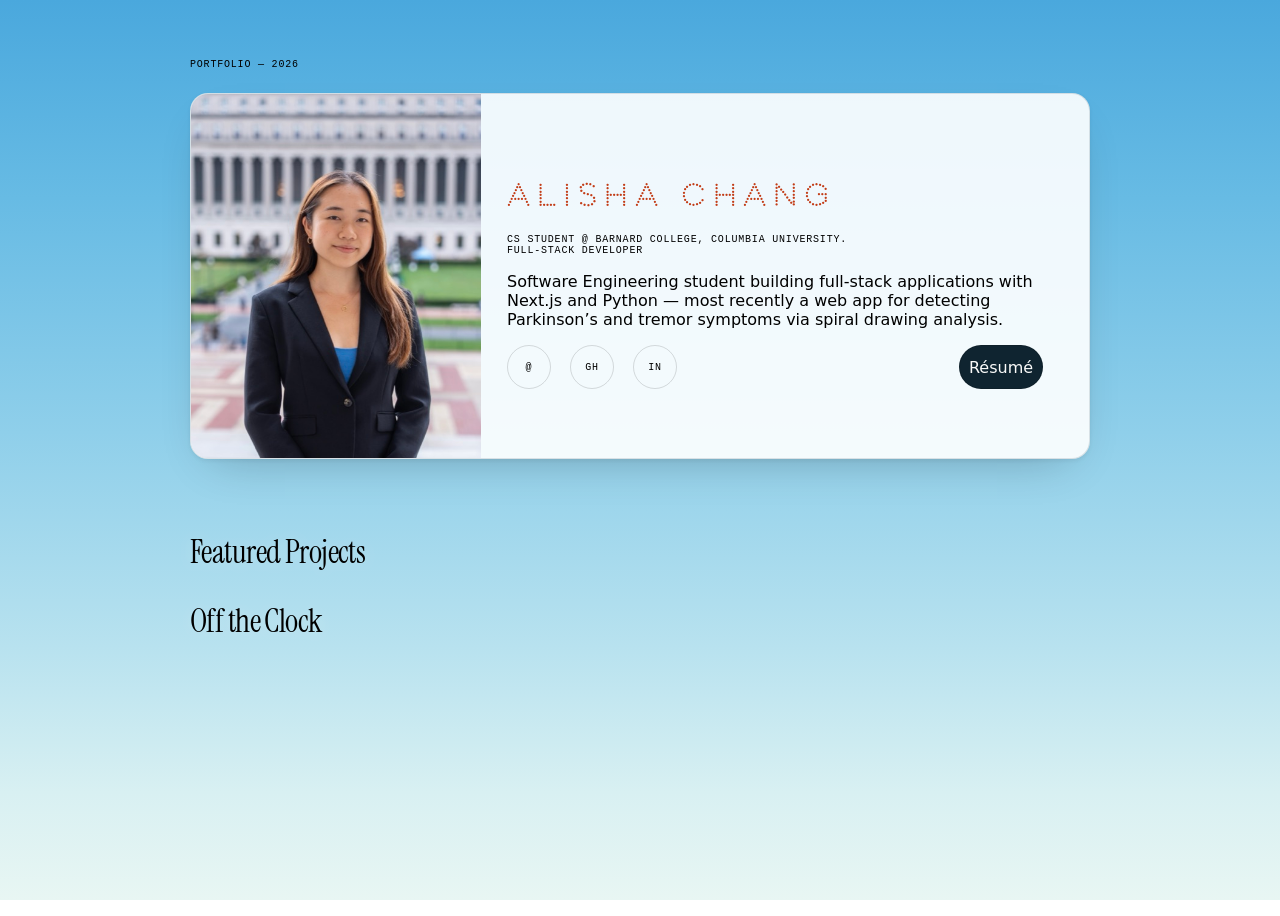
==== portfolio/index.html @ c8ea1b6c "initial setup and progress with first card" ====
<!DOCTYPE html>
<html lang="en">

<head>
    <meta charset="UTF-8">
    <meta name="viewport" content="width=device-width, initial-scale=1.0">
    <title>Alisha Chang's Portfolio</title>
    <link rel="preconnect" href="https://fonts.googleapis.com">
    <link rel="preconnect" href="https://fonts.gstatic.com" crossorigin>
    <link rel="preconnect" href="https://fonts.googleapis.com">
    <link rel="preconnect" href="https://fonts.gstatic.com" crossorigin>
    <link href="https://fonts.googleapis.com/css2?family=Instrument+Serif:ital@0;1&family=Quicksand&display=swap"
        rel="stylesheet">
    <link rel="stylesheet" href="style.css">


</head>

<body>
    <main class="page">
        <section id="header">
            <span class="label">PORTFOLIO — 2026</span>

        </section>

        <div class="bio">
            <!--headshot-->
            <img src="images/headshot.jpeg" class="bio-headshot">
            <!--Bio-->
            <div class="bio-text">
                <h1 class="name">Alisha Chang</h1>
                <p class="label">CS Student @ Barnard College, Columbia University.
Full-Stack Developer</p>
                <p>Software Engineering student building full-stack applications with Next.js and Python — most recently
                    a web app for detecting Parkinson’s and tremor symptoms via spiral drawing analysis.</p>
                <div class="bio-contact">
                    <div class="icon-btn label">@</div>
                    <div class="icon-btn label">GH</div>
                    <div class="icon-btn label">in</div>
                    <div class="resume-btn ">Résumé</div>
                </div>
            </div>

        </div>

        <section id="projects">
            <h2 class="section-title">Featured Projects</h2>
            <div class="project-slide">
                <div class="projects"></div>
            </div>
        </section>
        <section id="creative">
            <h2 class="section-title">Off the Clock</h2>
            <div class="photo-grid">
                <div class="photos"></div>
            </div>
        </section>
    </main>
</body>

</html>
---- portfolio/style.css ----
:root {

  /* ---------- Background ---------- */
  --sky: linear-gradient(180deg,
    #4aa8dd 0%, #67bbe4 22%, #8fcfea 48%,
    #b8e2ef 72%, #d8f0f2 88%, #e8f6f3 100%);

  /* ---------- Ink ---------- */
  --ink:         #0f2430;   
  --ink-muted:   #12303d;   
  --ink-display: #082230;   
  --ink-inverse: #fafaf9; 
  --accent:      #c23c16;  
  --accent-deep: #a83414;  

  /* ---------- Surfaces ---------- */
  --card:        rgba(255, 255, 255, .9);
  --card-border: rgba(255, 255, 255, .7);
  --glass:       rgba(255, 255, 255, .62);  
  --wash:        rgba(13, 13, 13, .06);     
  --hairline:    rgba(13, 13, 13, .09);     
  --outline:     rgba(13, 13, 13, .16);     
  --dark:        #0d0d0d;                   

  /* ---------- Shadow ---------- */
  --lift:    0 2px 4px rgba(13, 13, 13, .05), 0 14px 34px -22px rgba(13, 13, 13, .26);
  --lift-lg: 0 2px 4px rgba(13, 13, 13, .05), 0 18px 46px -24px rgba(13, 13, 13, .3);
  --lift-hi: 0 20px 44px -20px rgba(13, 13, 13, .34);   

  
  /* ---------- Families ---------- */
  --font-display: 'Perfograma', 'IBM Plex Mono', monospace;
  --font-serif:   'Instrument Serif', serif;
  --font-sans:    'IBM Plex Sans', system-ui, sans-serif;
  --font-mono:    'IBM Plex Mono', ui-monospace, monospace;

}



body {
    background: linear-gradient(to bottom,#4aa8dd 0%,#67bbe4 22%,#8fcfea 48%,#b8e2ef 72%,#d8f0f2 88%,#e8f6f3 100%);
    background-attachment: fixed;
    background-repeat: no-repeat;
    min-height: 100vh;
}

.page {
    max-width: 900px;
    margin: 0 auto;
    padding: 44px;
}
h1 { font-weight: 400; }

@font-face {
  font-family: 'Perfograma';
  src: url('fonts/Perfograma.otf') format('opentype');
  font-weight: 400;
  font-display: swap;
}


.name{
    font-family:'Perfograma', sans-serif;
    font-size: clamp(20px, 4.4vw, 30px);
    font-weight: 10;
    letter-spacing: .22em;
    margin-right: -.22em;
    text-transform: uppercase;
    color:#c23c16
}

.section-title { 
    font-family: var(--font-serif);
    font-weight: 400;
    font-size: 32px;
    letter-spacing: -.018em;
    color: --ink-display;
    text-shadow: 0 1px 16px rgba(255, 255, 255, 0.34);
}

body  { font-family: 'IBM Plex Sans', system-ui, sans-serif; }

.label{
    font-family: 'IBM Plex Mono', monospace;
    font-size: 10px;
    font-weight: 400;
    letter-spacing: .08em;
    text-transform: uppercase;
    white-space: pre-wrap;

}

.bio {
    margin-top: 22px;
    margin-bottom: 72px;
    display: flex;
    flex-wrap: wrap;
    align-items: stretch;
    overflow: hidden;
    background: rgba(255, 255, 255, 0.9);
    border-radius: 18px;
    box-shadow: rgba(13, 13, 13, 0.06) 0px 2px 4px, rgba(13, 13, 13, 0.3) 0px 18px 46px -24px;
    opacity: 1;
    border:1px solid rgba(8, 40, 60, .12);
}

.bio-headshot {
    flex: 1 1 260px;
    min-width: 190px;
    max-width: 290px;
    align-self: stretch;
    min-height: 270px;
    object-fit: cover;
    object-position: 50% 22%;
    display: block;
}

.bio-text {
    align-content: center;
    flex: 1 1 300px;
    padding: 26px;
    gap: 18;
    min-width: 220px;
    min-height: 270px;
    
}

.bio-contact {
    display: flex;
    flex-direction: row;
    flex-wrap: wrap;
    align-items: center;
    gap: 9px;
    
}

.icon-btn {
    width: 42px;
    height: 42px;
    display: inline-flex;
    align-items: center;
    justify-content: center;
    border-radius: 999px;   
    border: 1px solid rgba(13, 13, 13, 0.14);
    margin-right: 10px;
}

.resume-btn{
    height: 42px;
    width: 82px;
    display: inline-flex;
    align-items: center;
    justify-content: center;
    border-radius: 999px;
    border: 1px solid rgba(13, 13, 13, 0.14);
    margin-left: auto;
    margin-right: 20px;
    background-color: var(--ink);
    color: var(--ink-inverse);
}
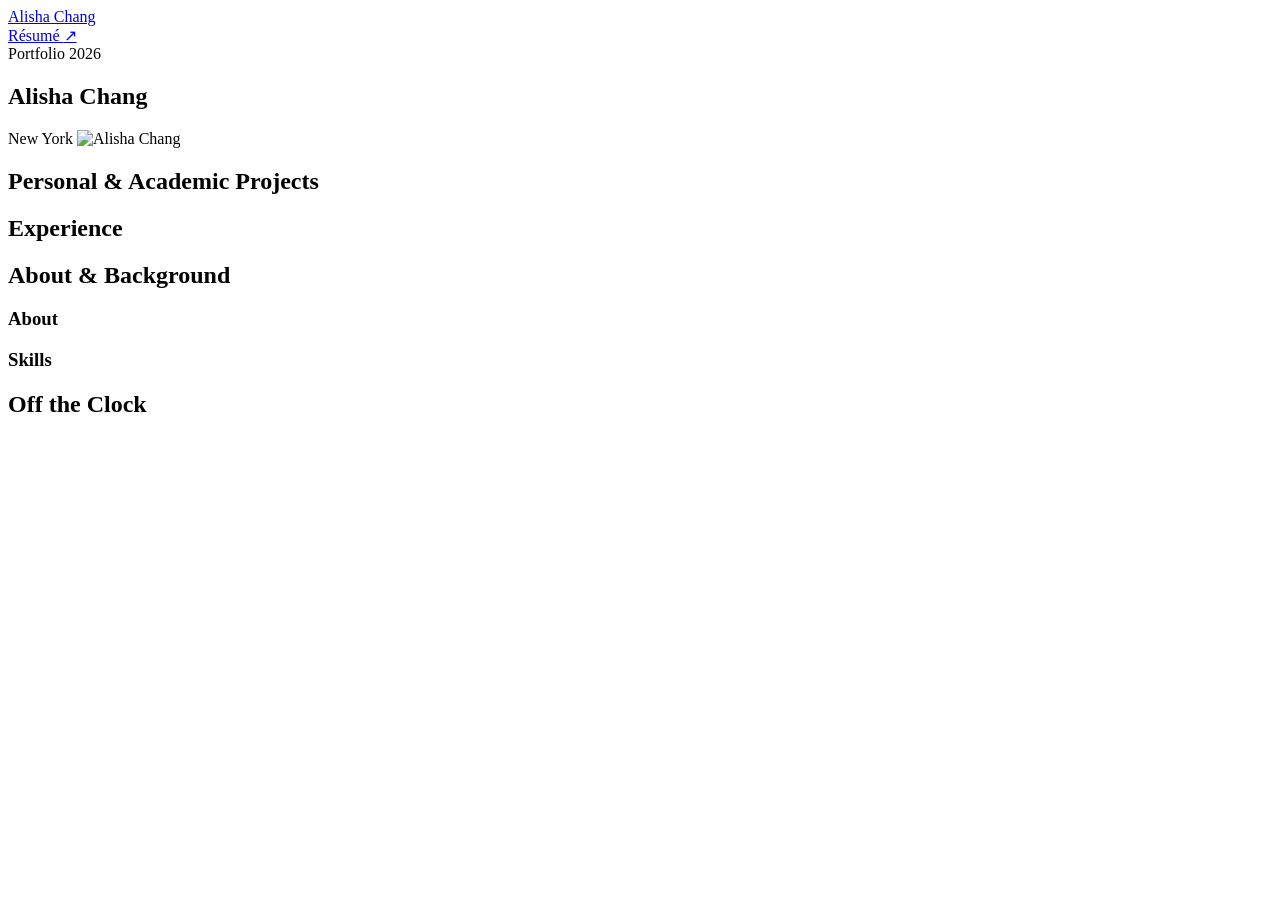
==== commit ed686872: "fixed the main page" ====
--- a/portfolio/index.html
+++ b/portfolio/index.html
@@ -1,61 +1,136 @@
 <!DOCTYPE html>
 <html lang="en">
+<head>
+<meta charset="UTF-8">
+<meta name="viewport" content="width=device-width, initial-scale=1">
+<title>Alisha Chang — Portfolio</title>
 
-<head>
-    <meta charset="UTF-8">
-    <meta name="viewport" content="width=device-width, initial-scale=1.0">
-    <title>Alisha Chang's Portfolio</title>
-    <link rel="preconnect" href="https://fonts.googleapis.com">
-    <link rel="preconnect" href="https://fonts.gstatic.com" crossorigin>
-    <link rel="preconnect" href="https://fonts.googleapis.com">
-    <link rel="preconnect" href="https://fonts.gstatic.com" crossorigin>
-    <link href="https://fonts.googleapis.com/css2?family=Instrument+Serif:ital@0;1&family=Quicksand&display=swap"
-        rel="stylesheet">
-    <link rel="stylesheet" href="style.css">
+<link rel="preconnect" href="https://fonts.googleapis.com">
+<link rel="preconnect" href="https://fonts.gstatic.com" crossorigin>
+<link href="https://fonts.googleapis.com/css2?family=Instrument+Serif:ital@0;1&family=IBM+Plex+Sans:wght@400;500;600&family=IBM+Plex+Mono:wght@400;500&display=swap" rel="stylesheet">
 
+<link rel="stylesheet" href="styles.css">
+</head>
+<body>
 
-</head>
+<div class="shell">
 
-<body>
-    <main class="page">
-        <section id="header">
-            <span class="label">PORTFOLIO — 2026</span>
+  <!-- ============ NAVBAR ============ -->
+  <header class="navbar">
+    <a class="wordmark" href="#bio">Alisha Chang</a>
+    <nav class="navlinks" id="navlinks"></nav>
+    <a class="btn btn-sm" id="nav-resume" href="resume.pdf" target="_blank" rel="noopener">
+      Résumé <span class="arrow-sm">↗</span>
+    </a>
+  </header>
 
-        </section>
+  <main class="page">
 
-        <div class="bio">
-            <!--headshot-->
-            <img src="images/headshot.jpeg" class="bio-headshot">
-            <!--Bio-->
-            <div class="bio-text">
-                <h1 class="name">Alisha Chang</h1>
-                <p class="label">CS Student @ Barnard College, Columbia University.
-Full-Stack Developer</p>
-                <p>Software Engineering student building full-stack applications with Next.js and Python — most recently
-                    a web app for detecting Parkinson’s and tremor symptoms via spiral drawing analysis.</p>
-                <div class="bio-contact">
-                    <div class="icon-btn label">@</div>
-                    <div class="icon-btn label">GH</div>
-                    <div class="icon-btn label">in</div>
-                    <div class="resume-btn ">Résumé</div>
-                </div>
-            </div>
+    <!-- ============ INTRO ============ -->
+    <section id="bio" class="intro">
+      <div class="eyebrow reveal">
+        <span>Portfolio</span>
+        <span class="rule"></span>
+        <span>2026</span>
+      </div>
 
+      <h1 class="name">Alisha Chang</h1>
+
+      <div class="intro-row reveal">
+        <div class="intro-photo">
+          <span class="spine">New York</span>
+          <img id="hero-photo" alt="Alisha Chang">
         </div>
+        <div class="intro-body">
+          <p class="tagline" id="hero-tagline"></p>
+          <p class="lede" id="hero-bio"></p>
+          <div class="contact-row" id="hero-contacts"></div>
+        </div>
+      </div>
+    </section>
 
-        <section id="projects">
-            <h2 class="section-title">Featured Projects</h2>
-            <div class="project-slide">
-                <div class="projects"></div>
-            </div>
-        </section>
-        <section id="creative">
-            <h2 class="section-title">Off the Clock</h2>
-            <div class="photo-grid">
-                <div class="photos"></div>
-            </div>
-        </section>
-    </main>
+    <!-- ============ PROJECTS ============ -->
+    <section id="projects" class="stack">
+      <div class="section-head reveal">
+        <h2 class="section-title">Personal &amp; Academic Projects</h2>
+        <span class="count" id="projects-count"></span>
+      </div>
+      <div class="project-grid" id="project-grid"></div>
+    </section>
+
+    <!-- ============ EXPERIENCE ============ -->
+    <section id="experience" class="stack">
+      <div class="section-head reveal">
+        <h2 class="section-title">Experience</h2>
+        <span class="count" id="experience-count"></span>
+      </div>
+      <div class="card timeline reveal" id="timeline"></div>
+    </section>
+
+    <!-- ============ ABOUT & BACKGROUND ============ -->
+    <section id="about" class="stack">
+      <div class="section-head reveal">
+        <h2 class="section-title">About &amp; Background</h2>
+      </div>
+      <div class="about-row">
+        <div class="about-col">
+          <div class="card about-card reveal">
+            <h3 class="label">About</h3>
+            <p class="about-text" id="about-text"></p>
+          </div>
+          <div class="card skills-card reveal">
+            <h3 class="label">Skills</h3>
+            <div class="skills-grid" id="skills-grid"></div>
+          </div>
+        </div>
+        <div class="about-col about-col-side" id="about-side"></div>
+      </div>
+    </section>
+
+    <!-- ============ OFF THE CLOCK ============ -->
+    <section id="creative" class="stack">
+      <div class="section-head reveal">
+        <h2 class="section-title">Off the Clock</h2>
+        <span class="count" id="creative-count"></span>
+      </div>
+      <p class="creative-blurb reveal" id="creative-blurb"></p>
+      <div class="photo-grid" id="photo-grid"></div>
+    </section>
+
+    <!-- ============ FOOTER ============ -->
+    <footer class="footer reveal">
+      <div class="footer-left">
+        <span class="footer-name" id="footer-name"></span>
+        <a class="footer-email" id="footer-email" href="#"></a>
+        <span class="label" id="footer-meta"></span>
+      </div>
+      <div class="footer-links" id="footer-links"></div>
+    </footer>
+
+  </main>
+
+  <!-- ============ SIDE RAIL ============ -->
+  <nav class="rail" aria-label="Sections">
+    <div class="rail-links" id="rail-links"></div>
+  </nav>
+
+</div>
+
+<!-- ============ PROJECT MODAL ============ -->
+<div class="overlay" id="overlay" hidden>
+  <div class="modal" id="modal" role="dialog" aria-modal="true" aria-labelledby="modal-title">
+    <button class="modal-close" id="modal-close" type="button" aria-label="Close">✕</button>
+    <div class="modal-hero" id="modal-hero"></div>
+    <div class="modal-body">
+      <span class="label" id="modal-meta"></span>
+      <h3 class="modal-title" id="modal-title"></h3>
+      <p class="modal-desc" id="modal-desc"></p>
+      <div class="tag-row" id="modal-tags"></div>
+      <div class="modal-links" id="modal-links"></div>
+    </div>
+  </div>
+</div>
+
+<script src="script.js"></script>
 </body>
-
-</html>+</html>
